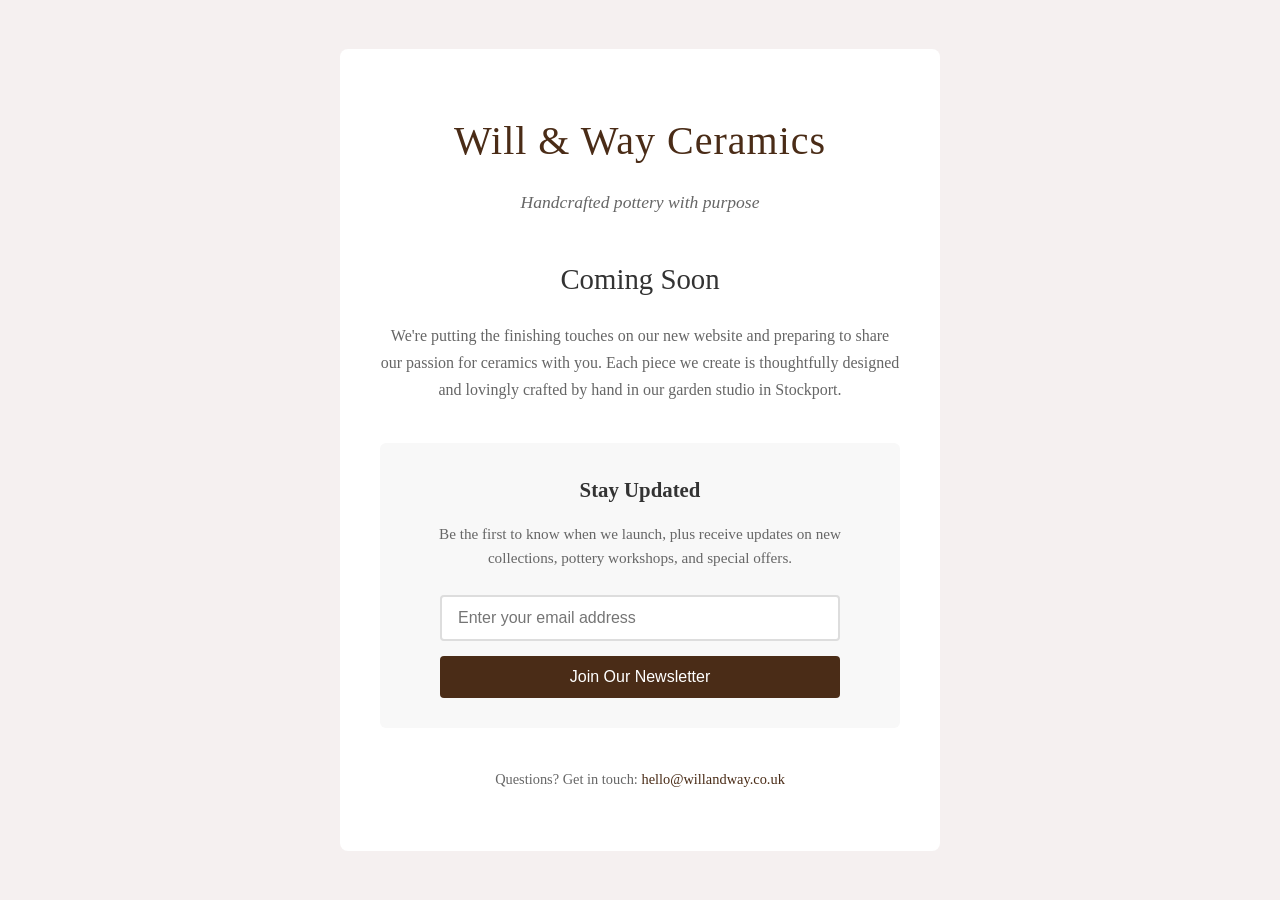
==== index.html @ 239b4693 "Create index.html" ====
<!DOCTYPE html>
<html lang="en">
<head>
    <meta charset="UTF-8">
    <meta name="viewport" content="width=device-width, initial-scale=1.0">
    <title>Will & Way Ceramics - Coming Soon</title>
    <style>
        * {
            margin: 0;
            padding: 0;
            box-sizing: border-box;
        }
        
        body {
            font-family: 'Georgia', serif;
            line-height: 1.6;
            color: #333;
            background: #f5f0f0;
        }
        
        .container {
            min-height: 100vh;
            display: flex;
            align-items: center;
            justify-content: center;
            padding: 20px;
        }
        
        .content {
            max-width: 600px;
            text-align: center;
            background: white;
            padding: 60px 40px;
            border-radius: 8px;
        }
        
        .logo {
            font-size: 2.5rem;
            font-weight: 300;
            color: #4A2C17;
            margin-bottom: 15px;
            letter-spacing: 1px;
        }
        
        .tagline {
            font-size: 1.1rem;
            color: #666;
            margin-bottom: 40px;
            font-style: italic;
        }
        
        .main-message {
            font-size: 1.8rem;
            color: #333;
            margin-bottom: 20px;
            font-weight: 400;
        }
        
        .description {
            font-size: 1rem;
            color: #666;
            margin-bottom: 40px;
            line-height: 1.7;
        }
        
        .newsletter-section {
            background: #f8f8f8;
            padding: 30px;
            border-radius: 6px;
            margin-bottom: 40px;
        }
        
        .newsletter-title {
            font-size: 1.3rem;
            color: #333;
            margin-bottom: 15px;
        }
        
        .newsletter-text {
            font-size: 0.95rem;
            color: #666;
            margin-bottom: 25px;
        }
        
        .newsletter-form {
            display: flex;
            flex-direction: column;
            gap: 15px;
            max-width: 400px;
            margin: 0 auto;
        }
        
        .email-input {
            padding: 12px 16px;
            border: 2px solid #ddd;
            border-radius: 4px;
            font-size: 1rem;
            transition: border-color 0.3s ease;
        }
        
        .email-input:focus {
            outline: none;
            border-color: #4A2C17;
        }
        
        .submit-btn {
            padding: 12px 24px;
            background: #4A2C17;
            color: white;
            border: none;
            border-radius: 4px;
            font-size: 1rem;
            cursor: pointer;
            transition: background-color 0.3s ease;
        }
        
        .submit-btn:hover {
            background: #3A1F11;
        }
        
        .submit-btn:disabled {
            background: #ccc;
            cursor: not-allowed;
        }
        
        .contact-info {
            font-size: 0.9rem;
            color: #666;
            margin-top: 30px;
        }
        
        .contact-info a {
            color: #4A2C17;
            text-decoration: none;
        }
        
        .contact-info a:hover {
            text-decoration: underline;
        }
        
        .success-message {
            background: #d4edda;
            color: #155724;
            padding: 12px;
            border-radius: 4px;
            margin-top: 15px;
            display: none;
        }
        
        .error-message {
            background: #f8d7da;
            color: #721c24;
            padding: 12px;
            border-radius: 4px;
            margin-top: 15px;
            display: none;
        }
        
        @media (max-width: 600px) {
            .content {
                padding: 40px 25px;
            }
            
            .logo {
                font-size: 2rem;
            }
            
            .main-message {
                font-size: 1.5rem;
            }
            
            .newsletter-form {
                max-width: 100%;
            }
        }
        
        /* Simple fade-in animation */
        .content {
            opacity: 0;
            transform: translateY(20px);
            animation: fadeIn 0.8s ease-out forwards;
        }
        
        @keyframes fadeIn {
            to {
                opacity: 1;
                transform: translateY(0);
            }
        }
    </style>
</head>
<body>
    <div class="container">
        <div class="content">
            <h1 class="logo">Will & Way Ceramics</h1>
            <p class="tagline">Handcrafted pottery with purpose</p>
            
            <h2 class="main-message">Coming Soon</h2>
            <p class="description">
                We're putting the finishing touches on our new website and preparing to share our passion for ceramics with you. 
                Each piece we create is thoughtfully designed and lovingly crafted by hand in our garden studio in Stockport.
            </p>
            
            <div class="newsletter-section">
                <h3 class="newsletter-title">Stay Updated</h3>
                <p class="newsletter-text">
                    Be the first to know when we launch, plus receive updates on new collections, 
                    pottery workshops, and special offers.
                </p>
                
                <form class="newsletter-form" id="newsletterForm">
                    <input 
                        type="email" 
                        class="email-input" 
                        placeholder="Enter your email address" 
                        required
                        id="emailInput"
                    >
                    <button type="submit" class="submit-btn" id="submitBtn">
                        Join Our Newsletter
                    </button>
                </form>
                
                <div class="success-message" id="successMessage">
                    Thank you for subscribing! We'll be in touch soon.
                </div>
                
                <div class="error-message" id="errorMessage">
                    Please enter a valid email address.
                </div>
            </div>
            
            <div class="contact-info">
                <p>Questions? Get in touch: <a href="mailto:hello@willandway.co.uk">hello@willandway.co.uk</a></p>
            </div>
        </div>
    </div>

    <script>
        document.getElementById('newsletterForm').addEventListener('submit', function(e) {
            e.preventDefault();
            
            const emailInput = document.getElementById('emailInput');
            const submitBtn = document.getElementById('submitBtn');
            const successMessage = document.getElementById('successMessage');
            const errorMessage = document.getElementById('errorMessage');
            
            // Hide previous messages
            successMessage.style.display = 'none';
            errorMessage.style.display = 'none';
            
            // Basic email validation
            const emailRegex = /^[^\s@]+@[^\s@]+\.[^\s@]+$/;
            
            if (!emailRegex.test(emailInput.value)) {
                errorMessage.style.display = 'block';
                return;
            }
            
            // Simulate form submission
            submitBtn.disabled = true;
            submitBtn.textContent = 'Subscribing...';
            
            // In a real implementation, you would send this to your email service
            setTimeout(() => {
                // Store email in localStorage for demo purposes
                // In reality, this would go to your newsletter service
                const subscribers = JSON.parse(localStorage.getItem('subscribers') || '[]');
                subscribers.push({
                    email: emailInput.value,
                    timestamp: new Date().toISOString()
                });
                localStorage.setItem('subscribers', JSON.stringify(subscribers));
                
                // Show success message
                successMessage.style.display = 'block';
                emailInput.value = '';
                submitBtn.disabled = false;
                submitBtn.textContent = 'Join Our Newsletter';
                
                // Optional: Log to console for demo
                console.log('Newsletter subscription:', emailInput.value);
            }, 1000);
        });
        
        // Simple form validation on input
        document.getElementById('emailInput').addEventListener('input', function() {
            const errorMessage = document.getElementById('errorMessage');
            if (errorMessage.style.display === 'block') {
                errorMessage.style.display = 'none';
            }
        });
    </script>
</body>
</html>
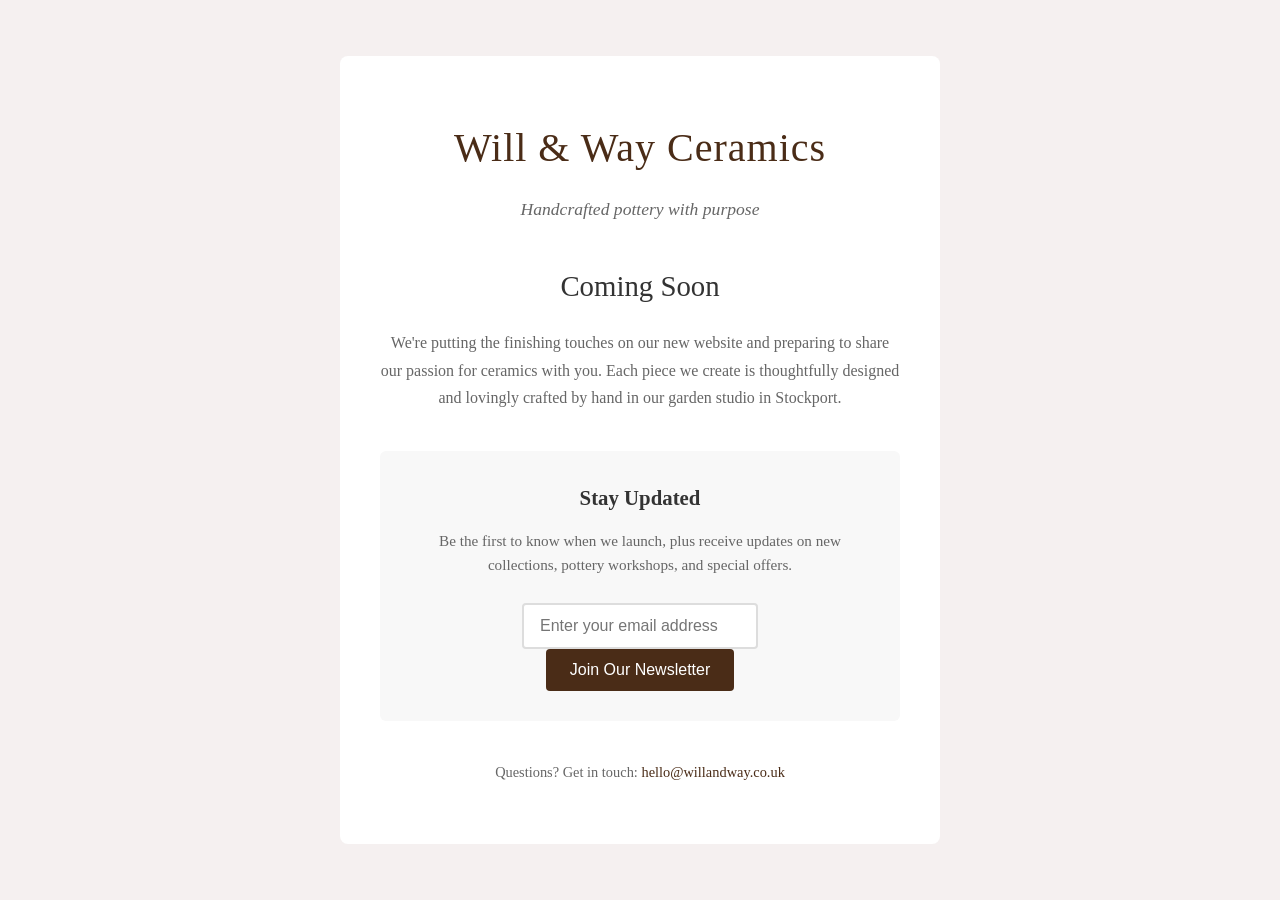
==== commit a496edf2: "Update index.html" ====
--- a/index.html
+++ b/index.html
@@ -90,6 +90,10 @@
             margin: 0 auto;
         }
         
+        .newsletter-form p {
+            margin: 0;
+        }
+        
         .email-input {
             padding: 12px 16px;
             border: 2px solid #ddd;
@@ -138,23 +142,7 @@
             text-decoration: underline;
         }
         
-        .success-message {
-            background: #d4edda;
-            color: #155724;
-            padding: 12px;
-            border-radius: 4px;
-            margin-top: 15px;
-            display: none;
-        }
-        
-        .error-message {
-            background: #f8d7da;
-            color: #721c24;
-            padding: 12px;
-            border-radius: 4px;
-            margin-top: 15px;
-            display: none;
-        }
+
         
         @media (max-width: 600px) {
             .content {
@@ -208,26 +196,22 @@
                     pottery workshops, and special offers.
                 </p>
                 
-                <form class="newsletter-form" id="newsletterForm">
-                    <input 
-                        type="email" 
-                        class="email-input" 
-                        placeholder="Enter your email address" 
-                        required
-                        id="emailInput"
-                    >
-                    <button type="submit" class="submit-btn" id="submitBtn">
-                        Join Our Newsletter
-                    </button>
+                <form name="newsletter" netlify>
+                    <p>
+                        <input 
+                            type="email" 
+                            class="email-input" 
+                            placeholder="Enter your email address" 
+                            required
+                            name="email"
+                        />
+                    </p>
+                    <p>
+                        <button type="submit" class="submit-btn">
+                            Join Our Newsletter
+                        </button>
+                    </p>
                 </form>
-                
-                <div class="success-message" id="successMessage">
-                    Thank you for subscribing! We'll be in touch soon.
-                </div>
-                
-                <div class="error-message" id="errorMessage">
-                    Please enter a valid email address.
-                </div>
             </div>
             
             <div class="contact-info">
@@ -237,59 +221,8 @@
     </div>
 
     <script>
-        document.getElementById('newsletterForm').addEventListener('submit', function(e) {
-            e.preventDefault();
-            
-            const emailInput = document.getElementById('emailInput');
-            const submitBtn = document.getElementById('submitBtn');
-            const successMessage = document.getElementById('successMessage');
-            const errorMessage = document.getElementById('errorMessage');
-            
-            // Hide previous messages
-            successMessage.style.display = 'none';
-            errorMessage.style.display = 'none';
-            
-            // Basic email validation
-            const emailRegex = /^[^\s@]+@[^\s@]+\.[^\s@]+$/;
-            
-            if (!emailRegex.test(emailInput.value)) {
-                errorMessage.style.display = 'block';
-                return;
-            }
-            
-            // Simulate form submission
-            submitBtn.disabled = true;
-            submitBtn.textContent = 'Subscribing...';
-            
-            // In a real implementation, you would send this to your email service
-            setTimeout(() => {
-                // Store email in localStorage for demo purposes
-                // In reality, this would go to your newsletter service
-                const subscribers = JSON.parse(localStorage.getItem('subscribers') || '[]');
-                subscribers.push({
-                    email: emailInput.value,
-                    timestamp: new Date().toISOString()
-                });
-                localStorage.setItem('subscribers', JSON.stringify(subscribers));
-                
-                // Show success message
-                successMessage.style.display = 'block';
-                emailInput.value = '';
-                submitBtn.disabled = false;
-                submitBtn.textContent = 'Join Our Newsletter';
-                
-                // Optional: Log to console for demo
-                console.log('Newsletter subscription:', emailInput.value);
-            }, 1000);
-        });
-        
-        // Simple form validation on input
-        document.getElementById('emailInput').addEventListener('input', function() {
-            const errorMessage = document.getElementById('errorMessage');
-            if (errorMessage.style.display === 'block') {
-                errorMessage.style.display = 'none';
-            }
-        });
+        // Simple fade-in animation only
+        // All form handling is done by Netlify
     </script>
 </body>
 </html>
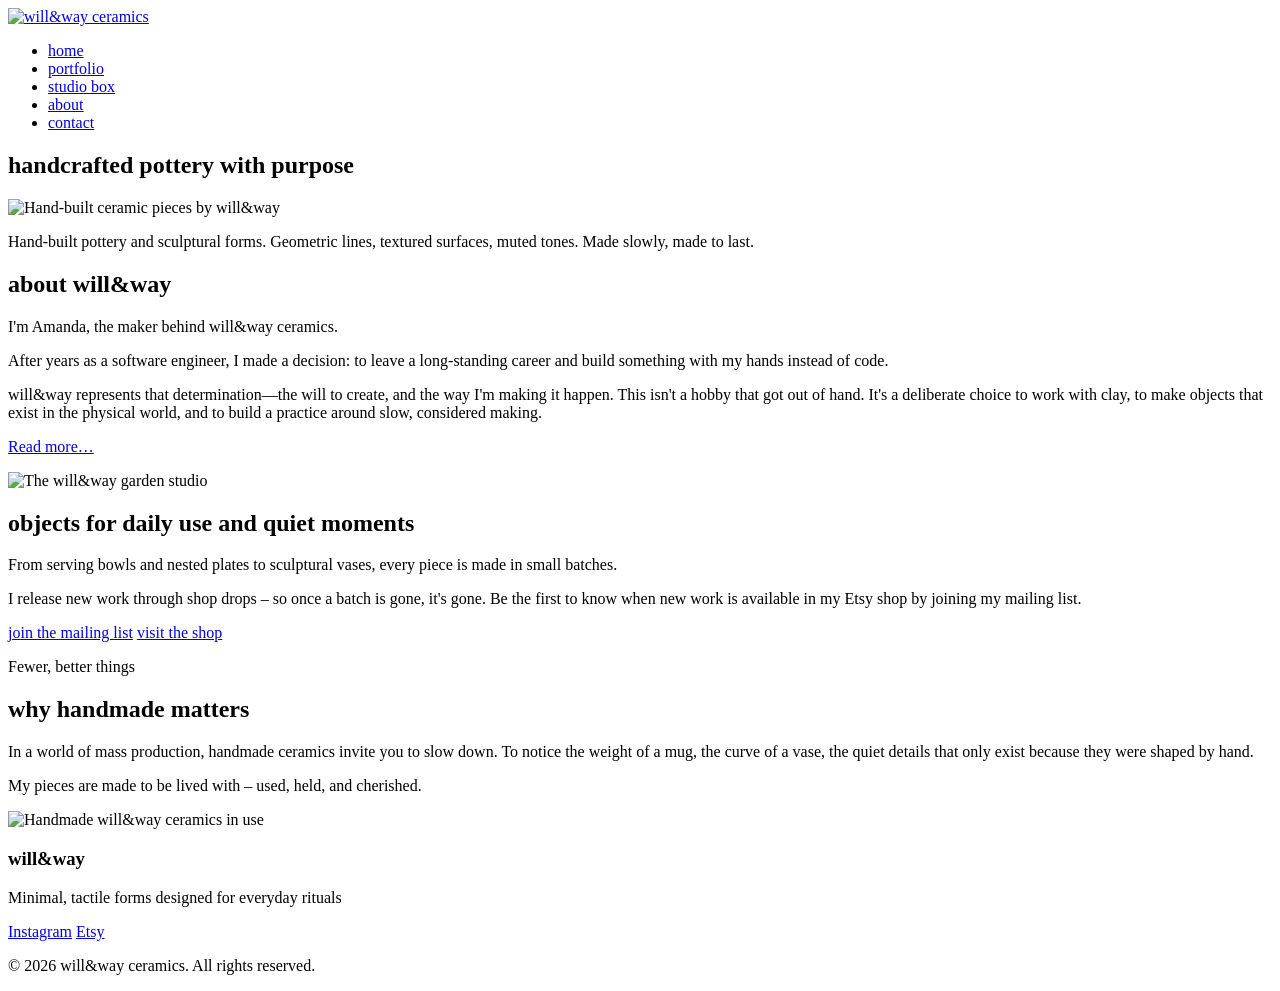
==== commit 2343751e: "Update index.html" ====
--- a/index.html
+++ b/index.html
@@ -1,228 +1,94 @@
 <!DOCTYPE html>
-<html lang="en">
+<html lang="en-GB">
 <head>
-    <meta charset="UTF-8">
-    <meta name="viewport" content="width=device-width, initial-scale=1.0">
-    <title>Will & Way Ceramics - Coming Soon</title>
-    <style>
-        * {
-            margin: 0;
-            padding: 0;
-            box-sizing: border-box;
-        }
-        
-        body {
-            font-family: 'Georgia', serif;
-            line-height: 1.6;
-            color: #333;
-            background: #f5f0f0;
-        }
-        
-        .container {
-            min-height: 100vh;
-            display: flex;
-            align-items: center;
-            justify-content: center;
-            padding: 20px;
-        }
-        
-        .content {
-            max-width: 600px;
-            text-align: center;
-            background: white;
-            padding: 60px 40px;
-            border-radius: 8px;
-        }
-        
-        .logo {
-            font-size: 2.5rem;
-            font-weight: 300;
-            color: #4A2C17;
-            margin-bottom: 15px;
-            letter-spacing: 1px;
-        }
-        
-        .tagline {
-            font-size: 1.1rem;
-            color: #666;
-            margin-bottom: 40px;
-            font-style: italic;
-        }
-        
-        .main-message {
-            font-size: 1.8rem;
-            color: #333;
-            margin-bottom: 20px;
-            font-weight: 400;
-        }
-        
-        .description {
-            font-size: 1rem;
-            color: #666;
-            margin-bottom: 40px;
-            line-height: 1.7;
-        }
-        
-        .newsletter-section {
-            background: #f8f8f8;
-            padding: 30px;
-            border-radius: 6px;
-            margin-bottom: 40px;
-        }
-        
-        .newsletter-title {
-            font-size: 1.3rem;
-            color: #333;
-            margin-bottom: 15px;
-        }
-        
-        .newsletter-text {
-            font-size: 0.95rem;
-            color: #666;
-            margin-bottom: 25px;
-        }
-        
-        .newsletter-form {
-            display: flex;
-            flex-direction: column;
-            gap: 15px;
-            max-width: 400px;
-            margin: 0 auto;
-        }
-        
-        .newsletter-form p {
-            margin: 0;
-        }
-        
-        .email-input {
-            padding: 12px 16px;
-            border: 2px solid #ddd;
-            border-radius: 4px;
-            font-size: 1rem;
-            transition: border-color 0.3s ease;
-        }
-        
-        .email-input:focus {
-            outline: none;
-            border-color: #4A2C17;
-        }
-        
-        .submit-btn {
-            padding: 12px 24px;
-            background: #4A2C17;
-            color: white;
-            border: none;
-            border-radius: 4px;
-            font-size: 1rem;
-            cursor: pointer;
-            transition: background-color 0.3s ease;
-        }
-        
-        .submit-btn:hover {
-            background: #3A1F11;
-        }
-        
-        .submit-btn:disabled {
-            background: #ccc;
-            cursor: not-allowed;
-        }
-        
-        .contact-info {
-            font-size: 0.9rem;
-            color: #666;
-            margin-top: 30px;
-        }
-        
-        .contact-info a {
-            color: #4A2C17;
-            text-decoration: none;
-        }
-        
-        .contact-info a:hover {
-            text-decoration: underline;
-        }
-        
-
-        
-        @media (max-width: 600px) {
-            .content {
-                padding: 40px 25px;
-            }
-            
-            .logo {
-                font-size: 2rem;
-            }
-            
-            .main-message {
-                font-size: 1.5rem;
-            }
-            
-            .newsletter-form {
-                max-width: 100%;
-            }
-        }
-        
-        /* Simple fade-in animation */
-        .content {
-            opacity: 0;
-            transform: translateY(20px);
-            animation: fadeIn 0.8s ease-out forwards;
-        }
-        
-        @keyframes fadeIn {
-            to {
-                opacity: 1;
-                transform: translateY(0);
-            }
-        }
-    </style>
+  <meta charset="UTF-8">
+  <meta name="viewport" content="width=device-width, initial-scale=1.0">
+  <title>will&amp;way ceramics – handcrafted pottery with purpose</title>
+  <meta name="description" content="Hand-built pottery and sculptural forms, made in small batches in Stockport. Handcrafted ceramics with purpose.">
+  <meta property="og:title" content="will&amp;way ceramics">
+  <meta property="og:description" content="Hand-built pottery and sculptural forms, made in small batches in Stockport.">
+  <meta property="og:image" content="https://willandway.co.uk/images/hero.jpeg">
+  <meta property="og:url" content="https://willandway.co.uk/">
+  <link rel="preconnect" href="https://fonts.googleapis.com">
+  <link rel="preconnect" href="https://fonts.gstatic.com" crossorigin>
+  <link href="https://fonts.googleapis.com/css2?family=Jost:wght@300;400&display=swap" rel="stylesheet">
+  <link rel="stylesheet" href="/styles.css">
 </head>
 <body>
-    <div class="container">
-        <div class="content">
-            <h1 class="logo">Will & Way Ceramics</h1>
-            <p class="tagline">Handcrafted pottery with purpose</p>
-            
-            <h2 class="main-message">Coming Soon</h2>
-            <p class="description">
-                We're putting the finishing touches on our new website and preparing to share our passion for ceramics with you. 
-                Each piece we create is thoughtfully designed and lovingly crafted by hand in our garden studio in Stockport.
-            </p>
-            
-            <div class="newsletter-section">
-                <h3 class="newsletter-title">Stay Updated</h3>
-                <p class="newsletter-text">
-                    Be the first to know when we launch, plus receive updates on new collections, 
-                    pottery workshops, and special offers.
-                </p>
-                
-                <form name="newsletter" netlify>
-                    <p>
-                        <input 
-                            type="email" 
-                            class="email-input" 
-                            placeholder="Enter your email address" 
-                            required
-                            name="email"
-                        />
-                    </p>
-                    <p>
-                        <button type="submit" class="submit-btn">
-                            Join Our Newsletter
-                        </button>
-                    </p>
-                </form>
-            </div>
-            
-            <div class="contact-info">
-                <p>Questions? Get in touch: <a href="mailto:hello@willandway.co.uk">hello@willandway.co.uk</a></p>
-            </div>
+
+  <header class="site-header">
+    <div class="wrap">
+      <a href="/" class="logo"><img src="/images/logo.png" alt="will&amp;way ceramics"></a>
+      <nav>
+        <ul class="nav">
+          <li><a href="/" aria-current="page">home</a></li>
+          <li><a href="/portfolio">portfolio</a></li>
+          <li><a href="/studio-box">studio box</a></li>
+          <li><a href="/about">about</a></li>
+          <li><a href="/contact">contact</a></li>
+        </ul>
+      </nav>
+    </div>
+  </header>
+
+  <main>
+    <section class="hero">
+      <div class="wrap">
+        <h1>handcrafted pottery with purpose</h1>
+        <img src="/images/hero.jpeg" alt="Hand-built ceramic pieces by will&amp;way">
+        <p class="statement">Hand-built pottery and sculptural forms. Geometric lines, textured surfaces, muted tones. Made slowly, made to last.</p>
+      </div>
+    </section>
+
+    <section class="panel">
+      <div class="wrap split">
+        <div>
+          <h2>about will&amp;way</h2>
+          <p>I'm Amanda, the maker behind will&amp;way ceramics.</p>
+          <p>After years as a software engineer, I made a decision: to leave a long-standing career and build something with my hands instead of code.</p>
+          <p>will&amp;way represents that determination—the will to create, and the way I'm making it happen. This isn't a hobby that got out of hand. It's a deliberate choice to work with clay, to make objects that exist in the physical world, and to build a practice around slow, considered making.</p>
+          <p><a href="/about">Read more…</a></p>
         </div>
+        <img src="/images/studio.jpeg" alt="The will&amp;way garden studio" loading="lazy">
+      </div>
+    </section>
+
+    <section>
+      <div class="wrap centre">
+        <h2>objects for daily use and quiet moments</h2>
+        <p>From serving bowls and nested plates to sculptural vases, every piece is made in small batches.</p>
+        <p>I release new work through shop drops – so once a batch is gone, it's gone. Be the first to know when new work is available in my Etsy shop by joining my mailing list.</p>
+        <div class="buttons">
+          <a href="/newsletter" class="btn solid">join the mailing list</a>
+          <a href="https://www.etsy.com/uk/shop/willandwayceramics" class="btn">visit the shop</a>
+        </div>
+      </div>
+    </section>
+
+    <section class="panel">
+      <div class="wrap split">
+        <div>
+          <p class="eyebrow">Fewer, better things</p>
+          <h2>why handmade matters</h2>
+          <p>In a world of mass production, handmade ceramics invite you to slow down. To notice the weight of a mug, the curve of a vase, the quiet details that only exist because they were shaped by hand.</p>
+          <p>My pieces are made to be lived with – used, held, and cherished.</p>
+        </div>
+        <img src="/images/handmade.jpeg" alt="Handmade will&amp;way ceramics in use" loading="lazy">
+      </div>
+    </section>
+  </main>
+
+  <footer>
+    <div class="wrap">
+      <h3>will&amp;way</h3>
+      <p>Minimal, tactile forms designed for everyday rituals</p>
+      <div class="social">
+        <a href="https://www.instagram.com/willandwayceramics/">Instagram</a>
+        <a href="https://willandwayceramics.etsy.com/">Etsy</a>
+      </div>
+      <p class="small">© 2026 will&amp;way ceramics. All rights reserved.</p>
     </div>
+  </footer>
 
-    <script>
-        // Simple fade-in animation only
-        // All form handling is done by Netlify
-    </script>
 </body>
 </html>
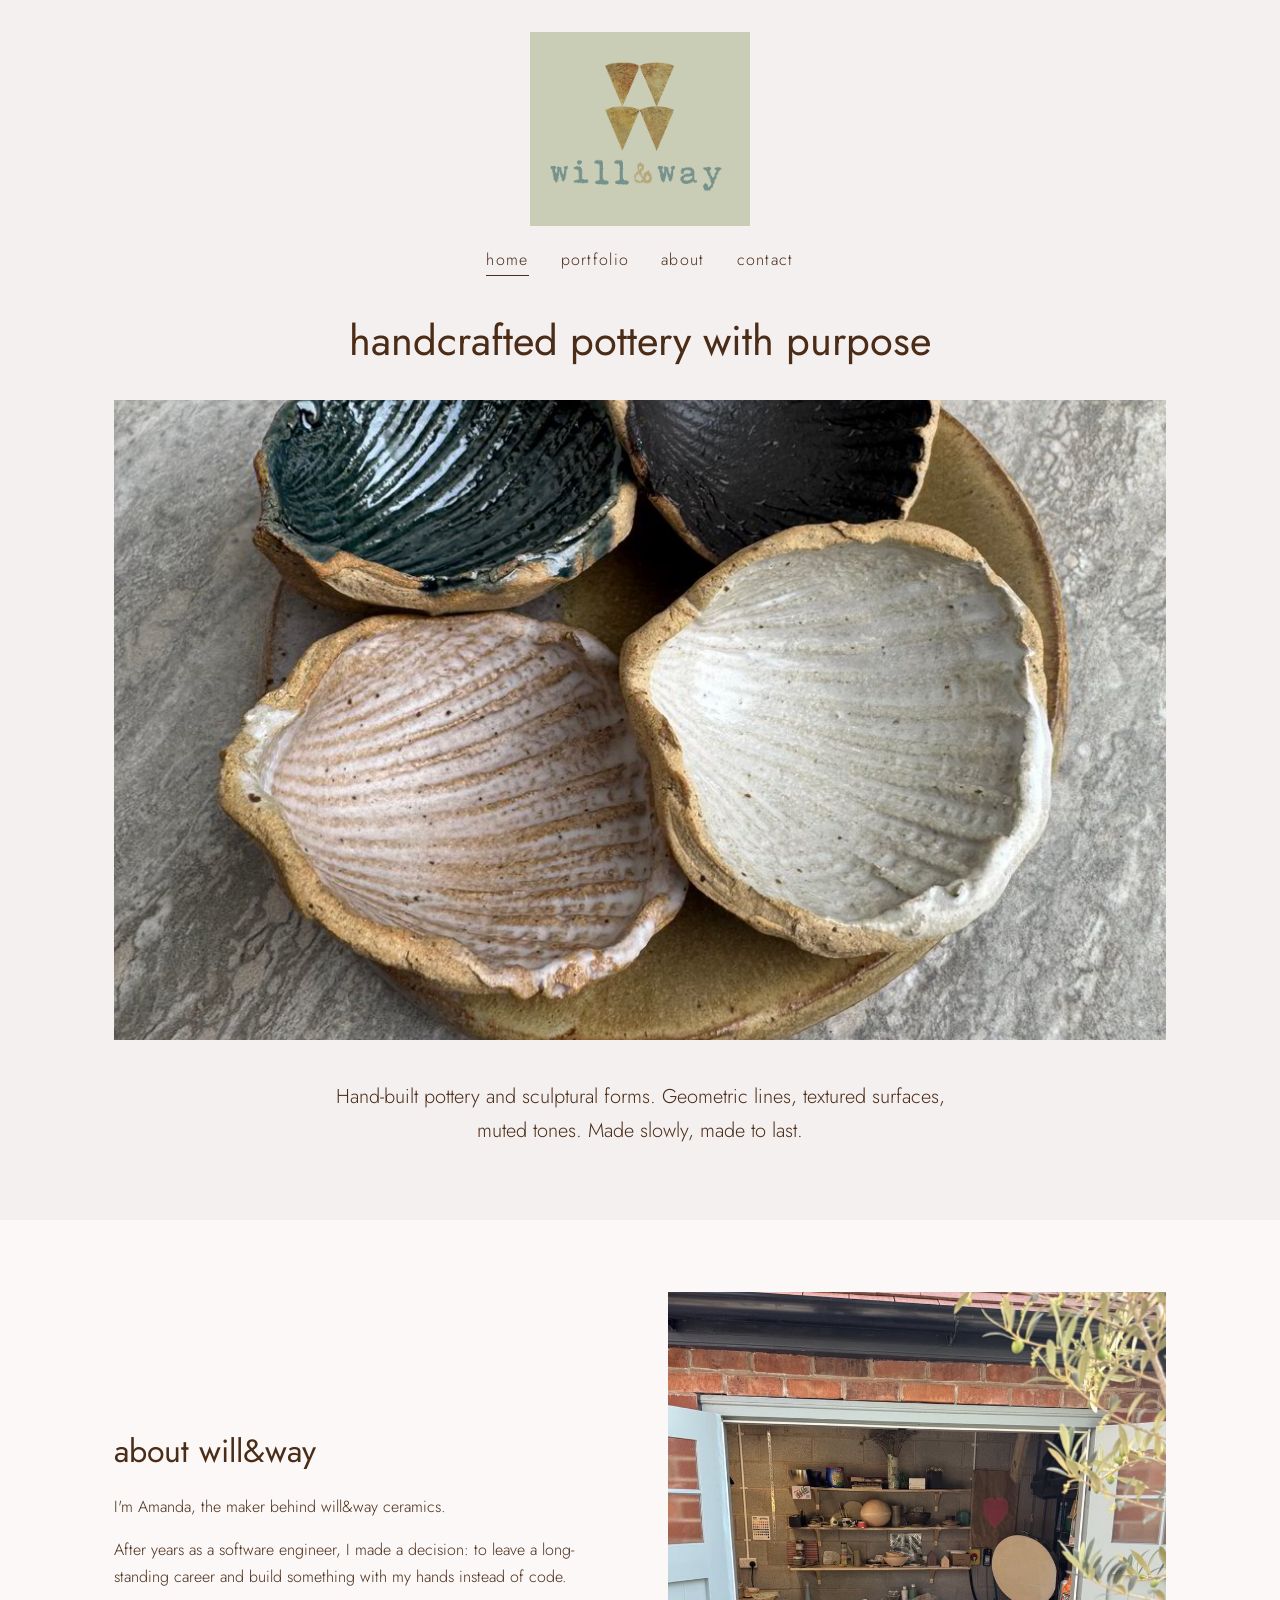
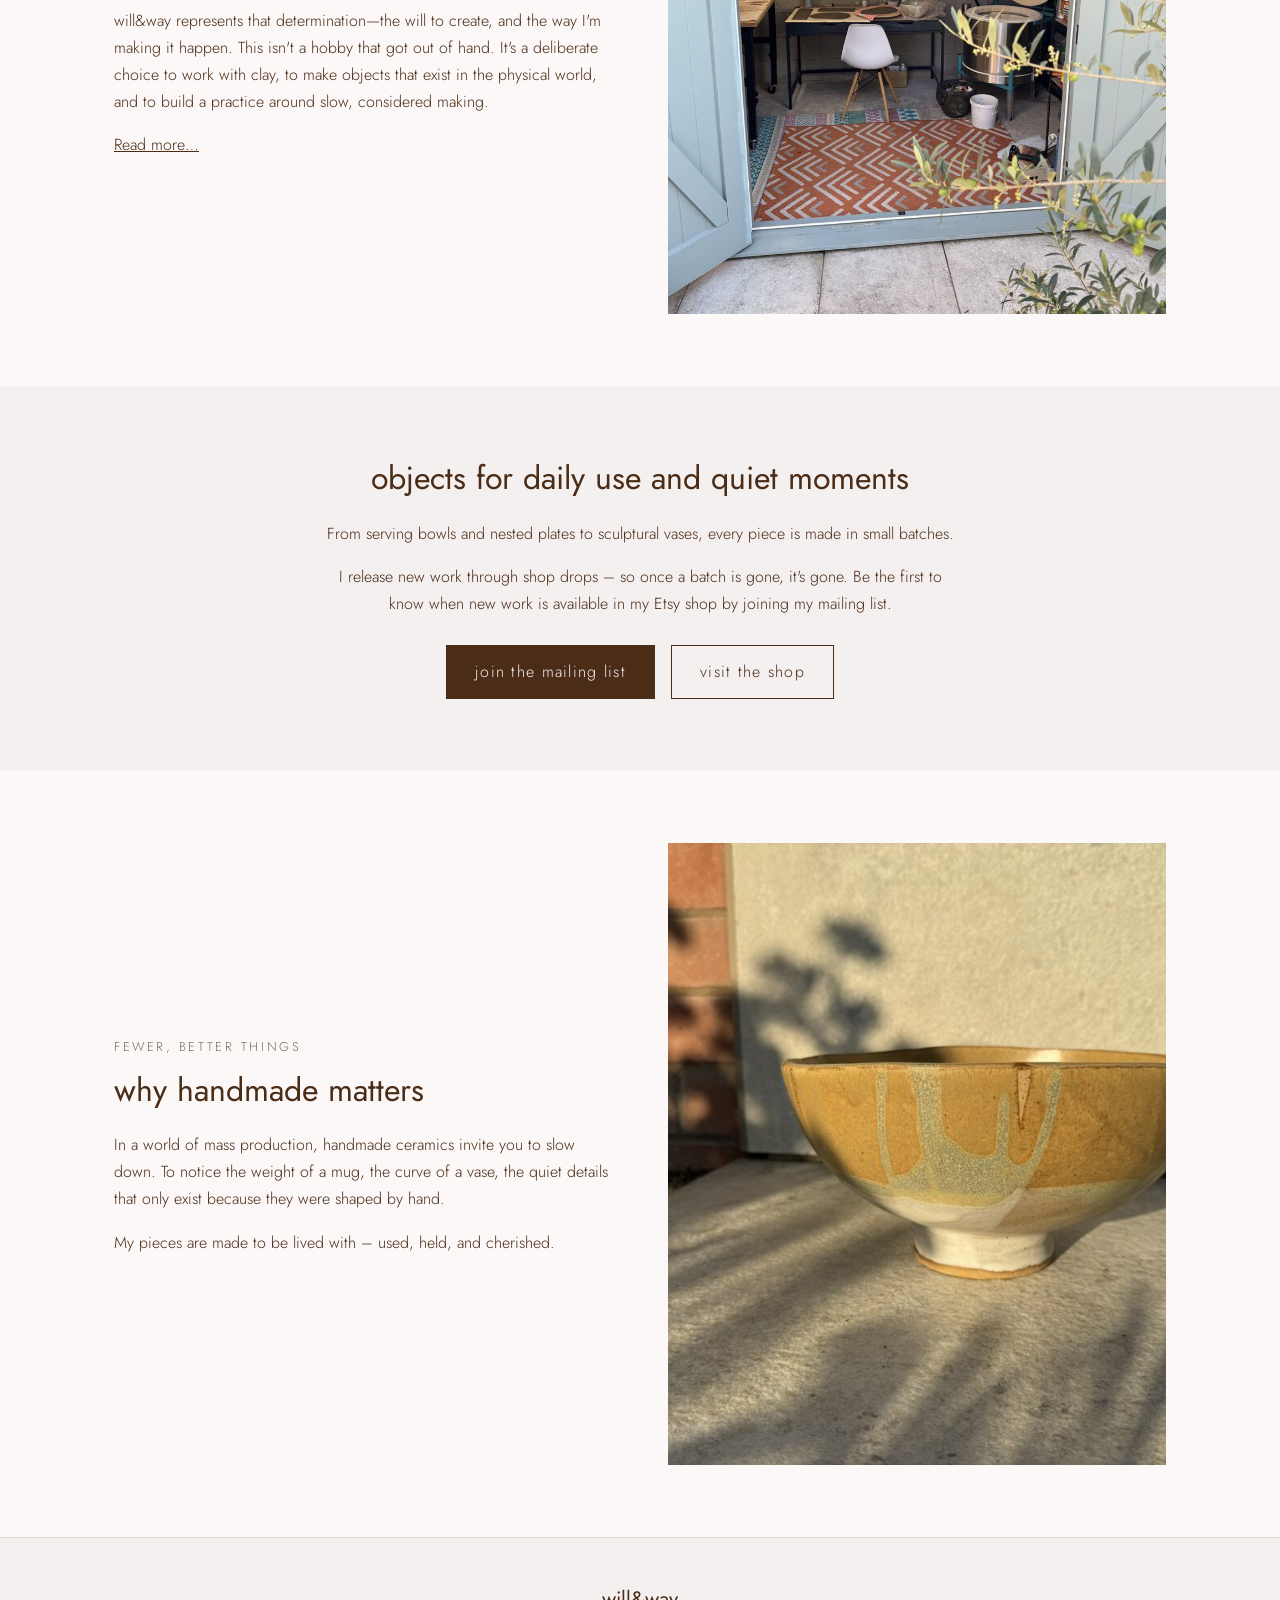
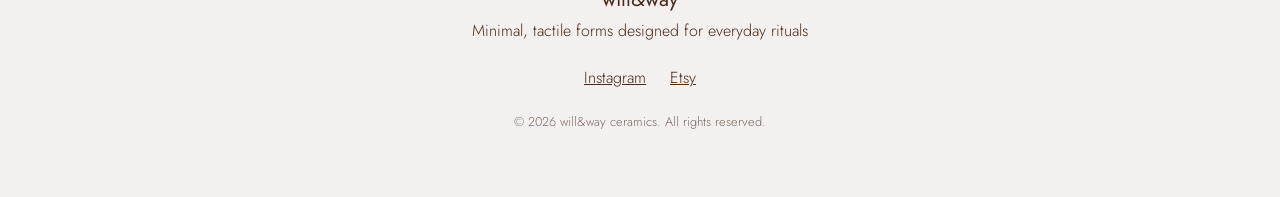
==== commit 6c13f6d4: "Add files via upload" ====
--- a/index.html
+++ b/index.html
@@ -23,7 +23,6 @@
         <ul class="nav">
           <li><a href="/" aria-current="page">home</a></li>
           <li><a href="/portfolio">portfolio</a></li>
-          <li><a href="/studio-box">studio box</a></li>
           <li><a href="/about">about</a></li>
           <li><a href="/contact">contact</a></li>
         </ul>
--- a/styles.css
+++ b/styles.css
@@ -0,0 +1,122 @@
+:root {
+  --bg: #f5f0f0;
+  --text: #4a2c17;
+  --muted: #7a6a60;
+  --line: #e2d8d5;
+  --panel: #fbf8f7;
+}
+
+* { margin: 0; padding: 0; box-sizing: border-box; }
+
+body {
+  font-family: 'Jost', sans-serif;
+  font-weight: 300;
+  line-height: 1.7;
+  background: var(--bg);
+  color: var(--text);
+}
+
+img { max-width: 100%; display: block; }
+a { color: inherit; }
+.wrap { max-width: 1100px; margin: 0 auto; padding: 0 24px; }
+
+/* Header and navigation */
+.site-header { padding: 32px 0 16px; text-align: center; }
+.logo img { width: 220px; margin: 0 auto 20px; }
+.nav { list-style: none; display: flex; justify-content: center; flex-wrap: wrap; gap: 8px 32px; }
+.nav a {
+  text-decoration: none;
+  letter-spacing: 0.08em;
+  padding-bottom: 4px;
+  border-bottom: 1px solid transparent;
+  transition: border-color 0.2s;
+}
+.nav a:hover, .nav a[aria-current="page"] { border-bottom-color: var(--text); }
+
+/* Typography */
+h1, h2, h3 { font-weight: 400; line-height: 1.3; text-transform: lowercase; }
+h1 { font-size: clamp(1.8rem, 4vw, 2.6rem); }
+h2 { font-size: clamp(1.5rem, 3vw, 2rem); margin-bottom: 20px; }
+p { margin-bottom: 16px; }
+.eyebrow {
+  text-transform: uppercase;
+  letter-spacing: 0.2em;
+  font-size: 0.8rem;
+  color: var(--muted);
+  margin-bottom: 12px;
+}
+
+/* Sections */
+section { padding: 72px 0; }
+.panel { background: var(--panel); }
+.centre { text-align: center; max-width: 680px; margin: 0 auto; }
+
+.hero { text-align: center; padding-top: 24px; }
+.hero h1 { margin-bottom: 32px; }
+.hero img { width: 100%; max-height: 640px; object-fit: cover; }
+.hero .split { text-align: left; }
+.statement { max-width: 640px; margin: 40px auto 0; font-size: 1.25rem; }
+.hero .centre .statement { margin-top: 0; }
+
+.split { display: grid; grid-template-columns: 1fr 1fr; gap: 56px; align-items: center; }
+.split img { width: 100%; aspect-ratio: 4 / 5; object-fit: cover; }
+
+/* Values list (about page) */
+.values { display: grid; grid-template-columns: 1fr 1fr; gap: 32px; text-align: left; margin-top: 12px; }
+.values dt { font-weight: 400; font-size: 1.15rem; margin-bottom: 6px; text-transform: lowercase; }
+.values dd { color: var(--muted); }
+
+/* Buttons */
+.buttons { display: flex; gap: 16px; justify-content: center; flex-wrap: wrap; margin-top: 28px; }
+.btn {
+  display: inline-block;
+  padding: 12px 28px;
+  border: 1px solid var(--text);
+  text-decoration: none;
+  letter-spacing: 0.08em;
+  font: inherit;
+  cursor: pointer;
+  transition: background 0.2s, color 0.2s;
+}
+.btn:hover { background: var(--text); color: var(--bg); }
+.btn.solid { background: var(--text); color: var(--bg); }
+.btn.solid:hover { background: transparent; color: var(--text); }
+
+/* Forms */
+.form { display: grid; gap: 18px; max-width: 420px; margin: 32px 0; }
+.form label { display: grid; gap: 6px; font-size: 0.95rem; }
+.form input, .form textarea, .form select {
+  font: inherit;
+  color: var(--text);
+  background: #fff;
+  border: 1px solid var(--line);
+  border-radius: 0;
+  padding: 12px 14px;
+  width: 100%;
+}
+.form select {
+  appearance: none;
+  background-image: linear-gradient(45deg, transparent 50%, var(--text) 50%), linear-gradient(135deg, var(--text) 50%, transparent 50%);
+  background-position: calc(100% - 20px) 50%, calc(100% - 15px) 50%;
+  background-size: 5px 5px;
+  background-repeat: no-repeat;
+  padding-right: 40px;
+}
+.form input:focus, .form textarea:focus, .form select:focus { outline: none; border-color: var(--text); }
+.form textarea { min-height: 140px; resize: vertical; }
+.form .btn { justify-self: start; }
+.form .small { margin: 0; }
+.hidden { display: none; }
+
+/* Footer */
+footer { border-top: 1px solid var(--line); padding: 48px 0; text-align: center; }
+footer h3 { font-size: 1.3rem; margin-bottom: 4px; }
+.social { display: flex; gap: 24px; justify-content: center; margin: 20px 0; }
+.small { color: var(--muted); font-size: 0.8rem; }
+
+/* Mobile */
+@media (max-width: 760px) {
+  section { padding: 48px 0; }
+  .split { grid-template-columns: 1fr; gap: 32px; }
+  .values { grid-template-columns: 1fr; }
+}
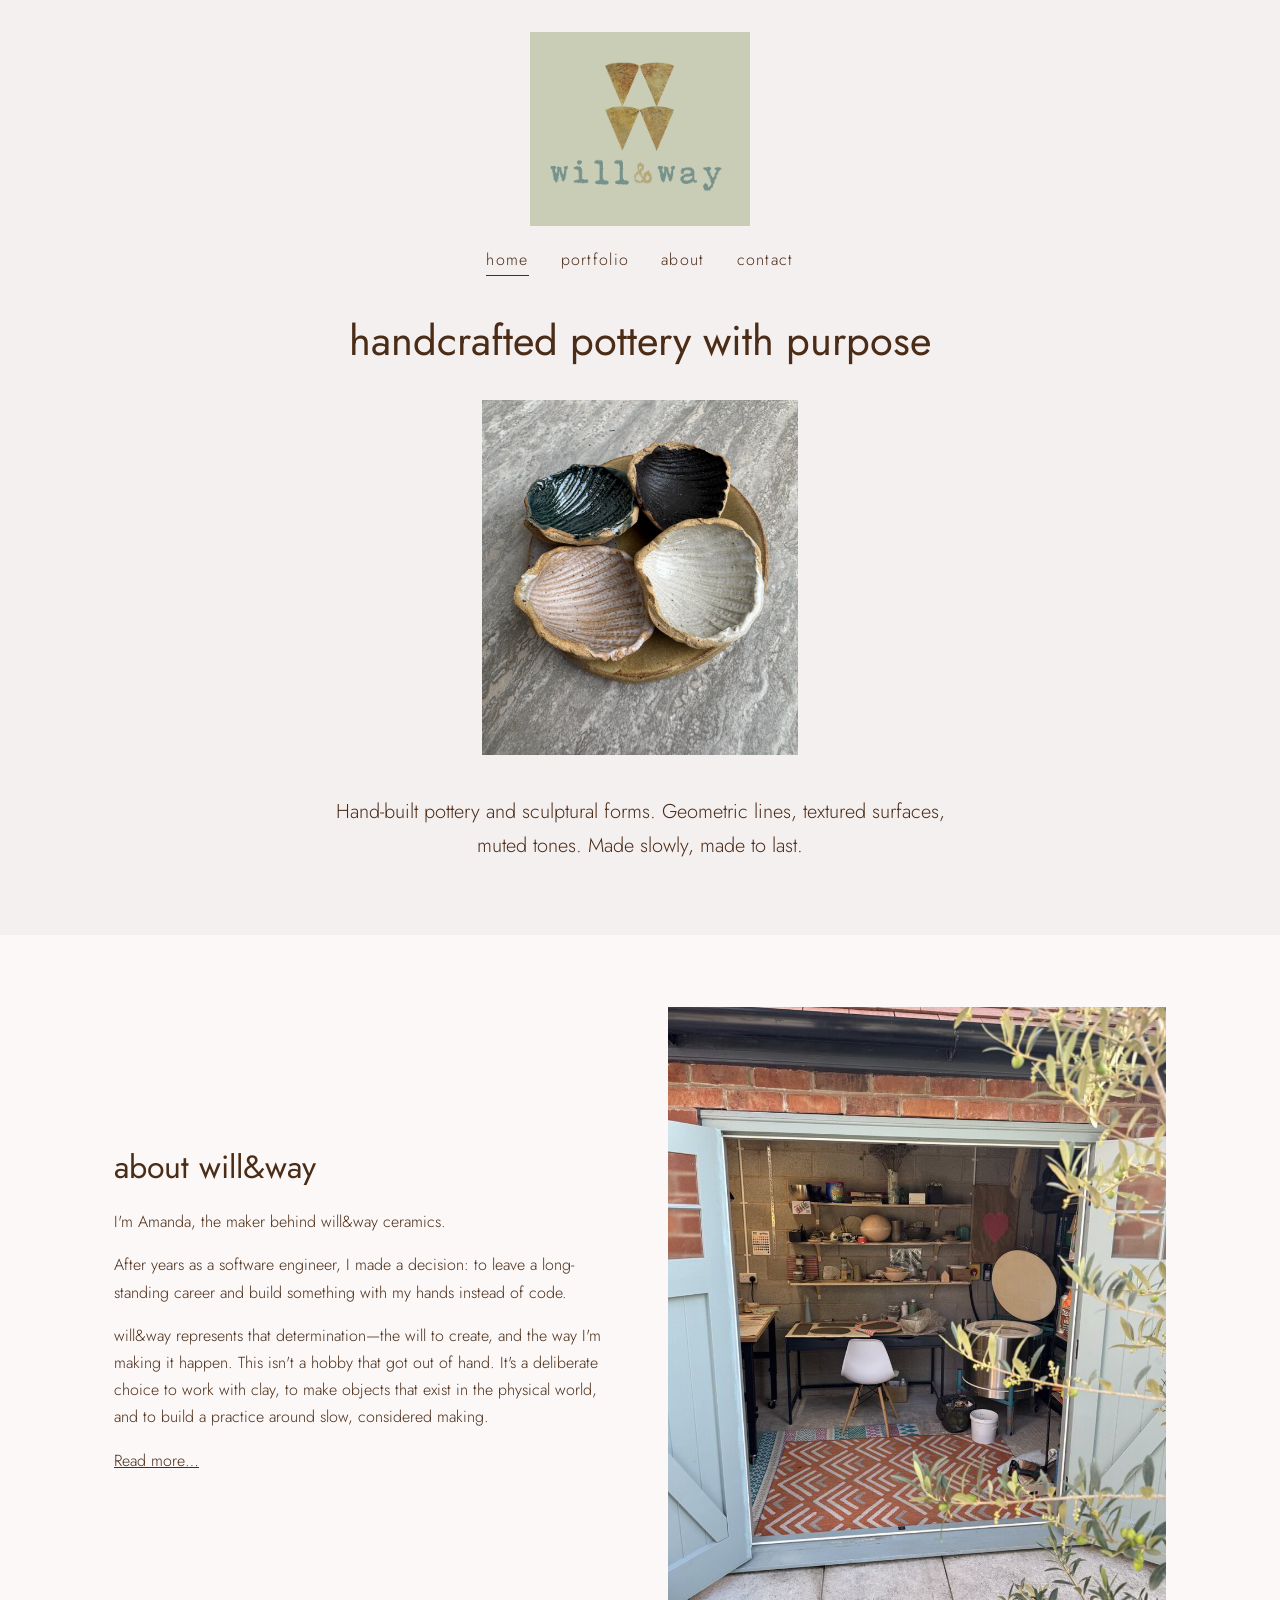
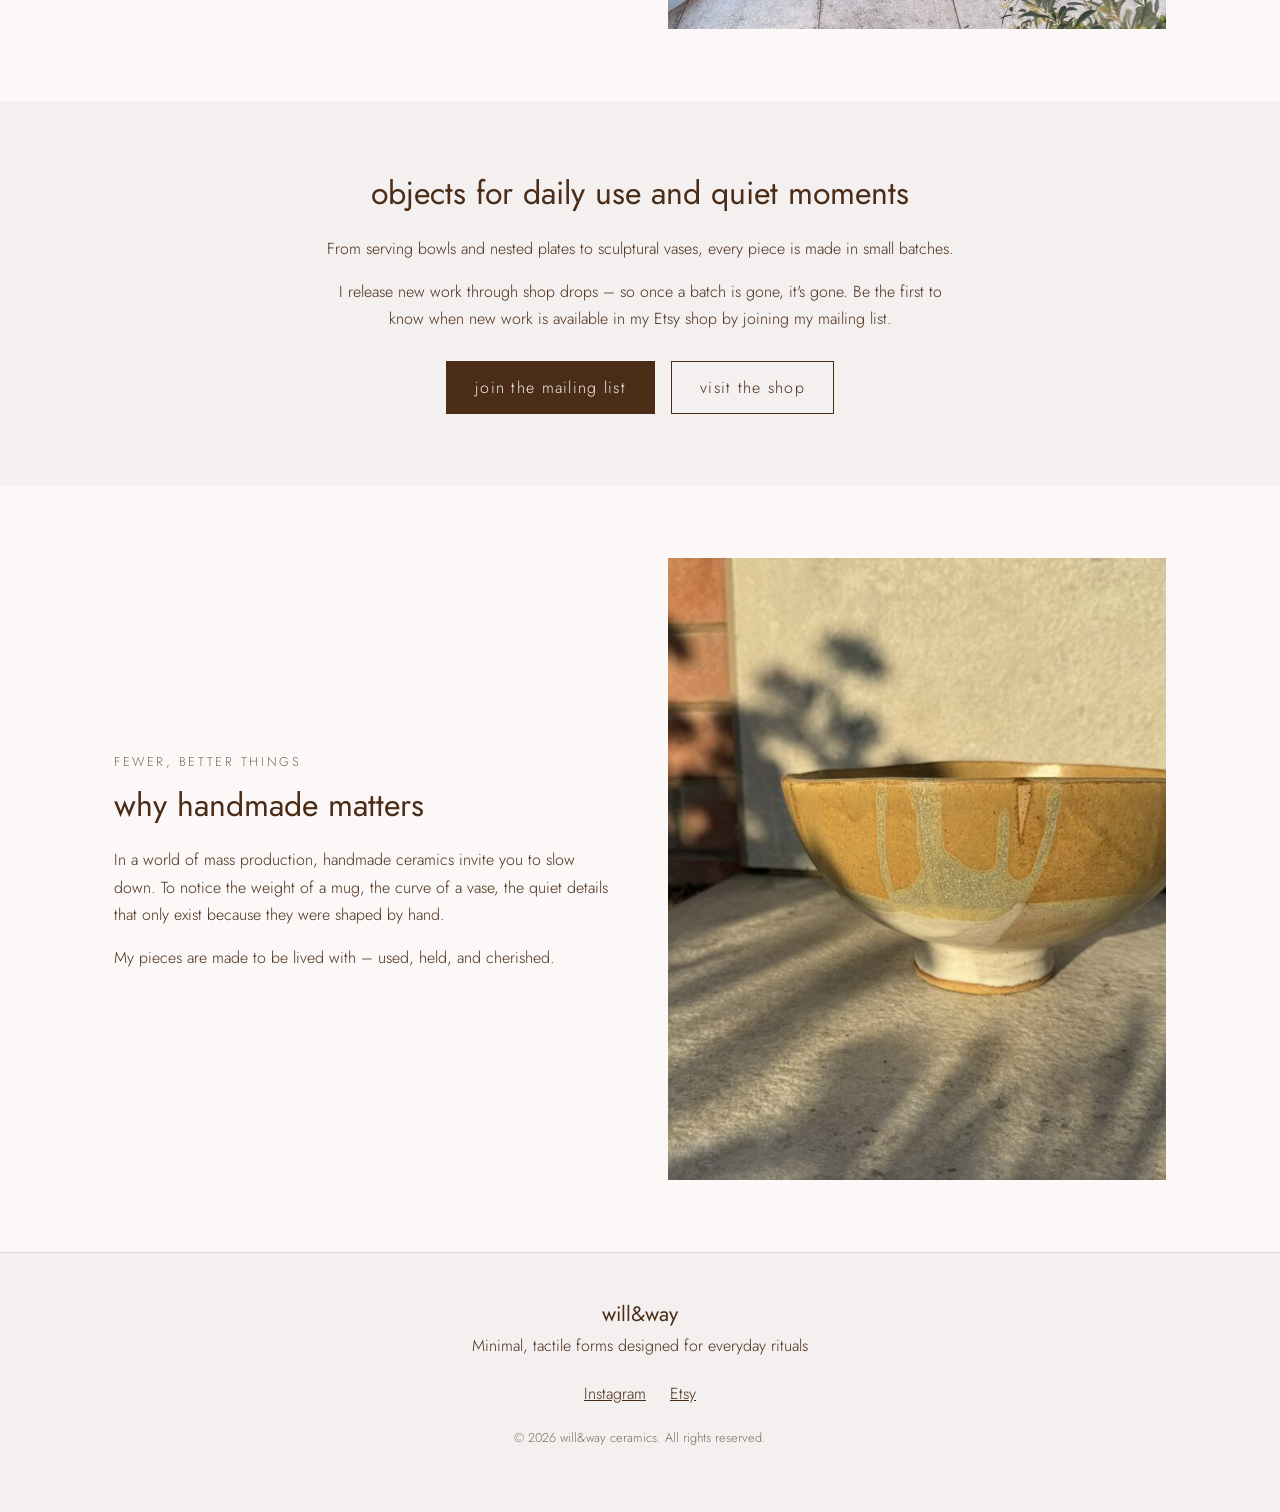
==== commit cbb7e1ac: "Add files via upload" ====
--- a/index.html
+++ b/index.html
@@ -34,7 +34,7 @@
     <section class="hero">
       <div class="wrap">
         <h1>handcrafted pottery with purpose</h1>
-        <img src="/images/hero.jpeg" alt="Hand-built ceramic pieces by will&amp;way">
+        <img class="hero-img" src="/images/hero.jpeg" alt="Hand-built ceramic pieces by will&amp;way">
         <p class="statement">Hand-built pottery and sculptural forms. Geometric lines, textured surfaces, muted tones. Made slowly, made to last.</p>
       </div>
     </section>
--- a/styles.css
+++ b/styles.css
@@ -54,6 +54,8 @@
 .hero { text-align: center; padding-top: 24px; }
 .hero h1 { margin-bottom: 32px; }
 .hero img { width: 100%; max-height: 640px; object-fit: cover; }
+/* Home page hero image: change 30% to resize it (100% = full width) */
+.hero .hero-img { width: 30%; min-width: 260px; max-height: none; margin: 0 auto; }
 .hero .split { text-align: left; }
 .statement { max-width: 640px; margin: 40px auto 0; font-size: 1.25rem; }
 .hero .centre .statement { margin-top: 0; }
@@ -120,3 +122,26 @@
   .split { grid-template-columns: 1fr; gap: 32px; }
   .values { grid-template-columns: 1fr; }
 }
+
+/* Portfolio */
+.square { aspect-ratio: 1 / 1; overflow: hidden; background: var(--line); display: block; width: 100%; border: 0; padding: 0; }
+.square img { width: 100%; height: 100%; object-fit: cover; transition: transform 0.4s; }
+.collection-grid { display: grid; grid-template-columns: repeat(auto-fill, minmax(260px, 1fr)); gap: 48px 32px; }
+.card { text-decoration: none; display: block; }
+.card h3 { font-size: 1.3rem; margin: 16px 0 6px; }
+.card p { color: var(--muted); margin: 0; }
+.card:hover img, .gallery button:hover img { transform: scale(1.03); }
+.collection-description { text-align: left; margin-top: 8px; }
+.eyebrow a { text-decoration: none; }
+.gallery { display: grid; grid-template-columns: repeat(auto-fill, minmax(240px, 1fr)); gap: 16px; }
+.gallery button { cursor: zoom-in; }
+.collection-nav { display: flex; justify-content: space-between; gap: 16px; flex-wrap: wrap; margin-top: 56px; padding-top: 24px; border-top: 1px solid var(--line); }
+.collection-nav a { text-decoration: none; letter-spacing: 0.05em; }
+
+/* Lightbox */
+.lightbox { position: fixed; inset: 0; background: rgba(30, 20, 14, 0.92); display: flex; align-items: center; justify-content: center; z-index: 100; padding: 48px 16px; }
+.lightbox img { max-width: 100%; max-height: 100%; object-fit: contain; }
+.lightbox button { position: absolute; background: none; border: 0; color: #fff; font: inherit; font-size: 2.5rem; line-height: 1; cursor: pointer; padding: 12px 16px; }
+.lb-close { top: 8px; right: 8px; }
+.lb-prev { left: 4px; top: 50%; transform: translateY(-50%); }
+.lb-next { right: 4px; top: 50%; transform: translateY(-50%); }
